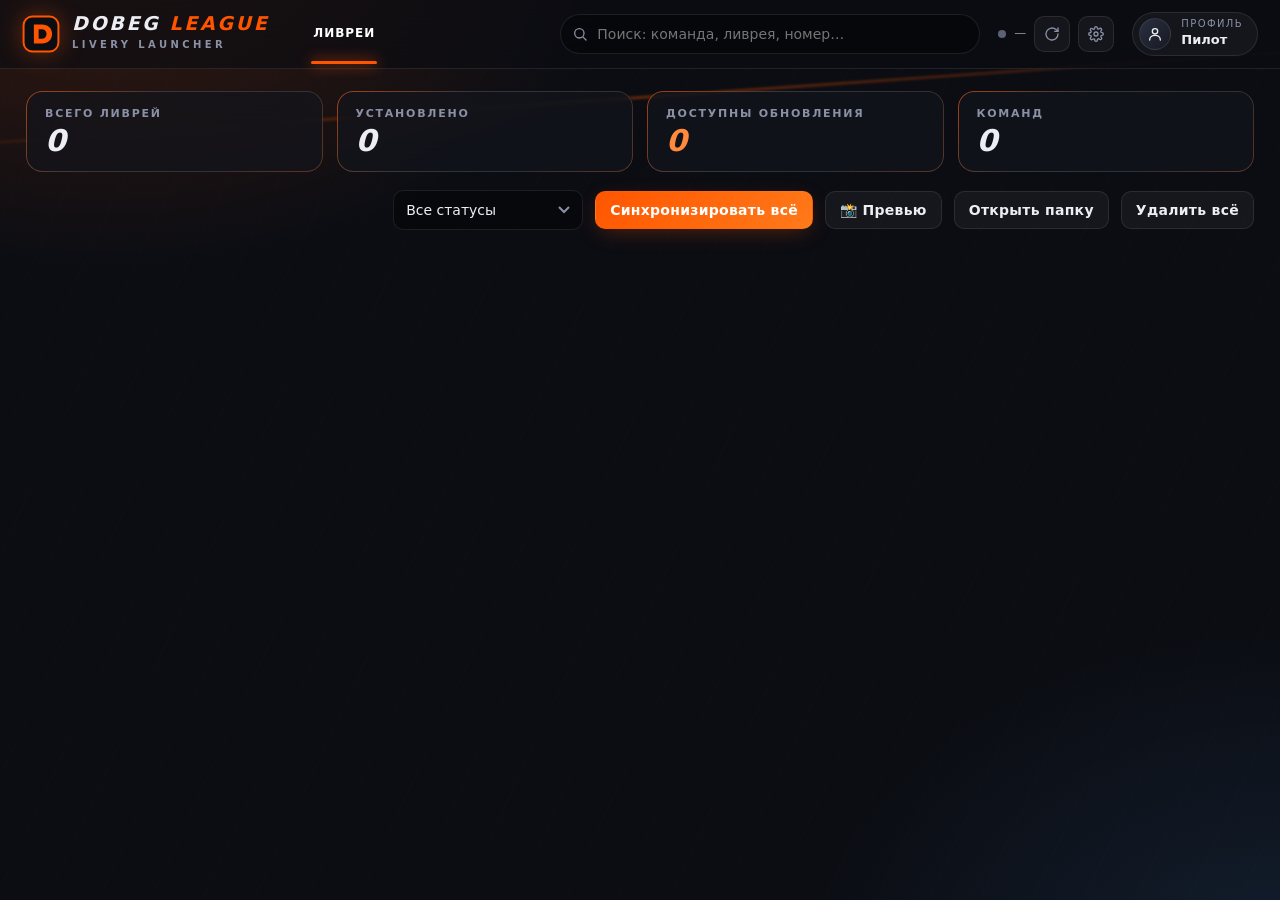
==== src/index.html @ a4e63445 "DOBEG League livery launcher: Tauri v2 + Three.js showroom + admin panel Co-Authored-By: Claude Sonn" ====
<!doctype html>
<html lang="ru">
<head>
<meta charset="utf-8">
<meta name="viewport" content="width=device-width, initial-scale=1">
<title>DOBEG LEAGUE — Livery Launcher</title>
<style>
:root{
  --bg:#0b0d13; --bg2:#10131b; --panel:rgba(255,255,255,.045); --panel-hi:rgba(255,255,255,.075);
  --stroke:rgba(255,255,255,.09); --text:#eceef4; --muted:#8a91a6; --dim:#5b6276;
  --acc:#ff5500; --acc2:#ff8a3d; --acc-glow:rgba(255,85,0,.35);
  --ok:#2fd18b; --warn:#ffb020; --bad:#ff4d5e; --info:#4ea1ff;
  --r:16px; --font:"Bahnschrift","Segoe UI Variable","Segoe UI",system-ui,sans-serif;
  --ease:cubic-bezier(.2,.8,.2,1);
}
*{box-sizing:border-box;margin:0}
html,body{height:100%}
body{background:var(--bg);color:var(--text);font:14px/1.45 var(--font);overflow:hidden;user-select:none;-webkit-user-select:none}
input,select,button,textarea{font:inherit;color:inherit}
input,textarea{user-select:text;-webkit-user-select:text}
::selection{background:var(--acc);color:#fff}
::-webkit-scrollbar{width:10px;height:10px}
::-webkit-scrollbar-thumb{background:rgba(255,255,255,.12);border-radius:8px;border:2px solid transparent;background-clip:padding-box}
::-webkit-scrollbar-thumb:hover{background:var(--acc);background-clip:padding-box;border:2px solid transparent}
[hidden]{display:none!important}

/* ───── фон ───── */
.bg{position:fixed;inset:0;z-index:-1;overflow:hidden;
  background:radial-gradient(900px 600px at 8% -10%,rgba(255,85,0,.20),transparent 60%),
             radial-gradient(800px 600px at 100% 110%,rgba(78,161,255,.12),transparent 60%),var(--bg)}
.bg::before{content:"";position:absolute;inset:0;opacity:.5;
  background:repeating-linear-gradient(115deg,transparent 0 46px,rgba(255,255,255,.018) 46px 47px)}
.bg::after{content:"";position:absolute;width:140%;height:3px;left:-20%;top:96px;transform:rotate(-4deg);
  background:linear-gradient(90deg,transparent,var(--acc),transparent);opacity:.35;filter:blur(1px);animation:sweep 9s linear infinite}
@keyframes sweep{0%{transform:translateX(-30%) rotate(-4deg)}100%{transform:translateX(30%) rotate(-4deg)}}

/* ───── общие элементы ───── */
.glass{position:relative;background:rgba(18,21,29,.72);backdrop-filter:blur(18px) saturate(140%);-webkit-backdrop-filter:blur(18px) saturate(140%);
  border:1px solid var(--stroke);border-radius:var(--r)}
.glass::before{content:"";position:absolute;inset:-1px;border-radius:inherit;padding:1px;pointer-events:none;
  background:linear-gradient(135deg,rgba(255,85,0,.6),rgba(255,255,255,.07) 35%,rgba(255,255,255,.04) 70%,rgba(255,85,0,.28));
  -webkit-mask:linear-gradient(#000 0 0) content-box,linear-gradient(#000 0 0);-webkit-mask-composite:xor;mask-composite:exclude}
.btn{display:inline-flex;align-items:center;gap:8px;justify-content:center;cursor:pointer;border:1px solid var(--stroke);
  background:var(--panel);padding:8px 14px;border-radius:10px;font-weight:600;letter-spacing:.02em;white-space:nowrap;
  transition:transform .18s var(--ease),background .18s,border-color .18s,box-shadow .18s}
.btn:hover{background:var(--panel-hi);border-color:rgba(255,255,255,.2);transform:translateY(-1px)}
.btn:active{transform:translateY(0) scale(.98)}
.btn:disabled,.btn.disabled{opacity:.4;pointer-events:none}
.btn.primary{background:linear-gradient(135deg,var(--acc),#ff7a1a);border-color:transparent;color:#fff;box-shadow:0 6px 22px -6px var(--acc-glow)}
.btn.primary:hover{box-shadow:0 8px 28px -4px var(--acc-glow);filter:brightness(1.08)}
.btn.danger:hover{background:rgba(255,77,94,.15);border-color:var(--bad);color:#ff8d99}
.btn.sm{padding:5px 10px;font-size:12px;border-radius:8px}
.btn.icon{padding:8px;width:36px;height:36px}
.btn svg,.ico{width:16px;height:16px;flex:none;stroke:currentColor;fill:none;stroke-width:2;stroke-linecap:round;stroke-linejoin:round}
.input{width:100%;background:rgba(0,0,0,.35);border:1px solid var(--stroke);border-radius:10px;padding:9px 12px;outline:none;transition:border-color .2s,box-shadow .2s}
.input:focus{border-color:var(--acc);box-shadow:0 0 0 3px rgba(255,85,0,.18)}
select.input{appearance:none;background-image:url("data:image/svg+xml,%3Csvg xmlns='http://www.w3.org/2000/svg' width='12' height='8'%3E%3Cpath d='M1 1l5 5 5-5' stroke='%238a91a6' stroke-width='2' fill='none'/%3E%3C/svg%3E");background-repeat:no-repeat;background-position:right 12px center;padding-right:32px}
select option{background:#14171f}
label.f{display:block;font-size:11px;font-weight:700;letter-spacing:.12em;text-transform:uppercase;color:var(--muted);margin:0 0 6px}
.h-eyebrow{font-size:11px;font-weight:700;letter-spacing:.2em;text-transform:uppercase;color:var(--acc)}
.muted{color:var(--muted)} .tiny{font-size:12px}
.spin{width:16px;height:16px;border-radius:50%;border:2px solid rgba(255,255,255,.2);border-top-color:var(--acc);animation:rot .7s linear infinite;display:inline-block}
@keyframes rot{to{transform:rotate(360deg)}}

/* ───── верхняя панель ───── */
#app{height:100%;display:flex;flex-direction:column}
.topbar{display:flex;align-items:center;gap:18px;padding:12px 22px;border-bottom:1px solid var(--stroke);
  background:rgba(11,13,19,.65);backdrop-filter:blur(20px);-webkit-backdrop-filter:blur(20px);position:relative;z-index:5}
.brand{display:flex;align-items:center;gap:12px;flex:none}
.brand svg{width:38px;height:38px;filter:drop-shadow(0 0 12px var(--acc-glow))}
.brand b{display:block;font-size:19px;letter-spacing:.14em;font-weight:800;font-style:italic;line-height:1}
.brand b i{color:var(--acc);font-style:inherit}
.brand small{font-size:10px;letter-spacing:.34em;color:var(--muted);font-weight:600}
.tabs{display:flex;gap:4px;margin-left:10px}
.tab{padding:8px 16px;border-radius:10px;cursor:pointer;color:var(--muted);font-weight:700;letter-spacing:.08em;text-transform:uppercase;font-size:12px;border:0;background:none;position:relative;transition:color .2s}
.tab:hover{color:var(--text)}
.tab.on{color:#fff}
.tab.on::after{content:"";position:absolute;left:14px;right:14px;bottom:-13px;height:3px;border-radius:3px;background:var(--acc);box-shadow:0 0 14px var(--acc)}
.search{position:relative;flex:1;max-width:420px;margin-left:auto}
.search svg{position:absolute;left:12px;top:50%;transform:translateY(-50%);color:var(--muted)}
.search input{padding-left:36px;border-radius:999px}
.syncbox{flex:none;white-space:nowrap;display:flex;align-items:center;gap:8px;font-size:12px;color:var(--muted)}
.dot{width:8px;height:8px;border-radius:50%;background:var(--dim)}
.dot.ok{background:var(--ok);box-shadow:0 0 0 0 rgba(47,209,139,.6);animation:pulse 2.4s infinite}
.dot.busy{background:var(--acc)} .dot.bad{background:var(--bad)}
@keyframes pulse{70%{box-shadow:0 0 0 7px rgba(47,209,139,0)}100%{box-shadow:0 0 0 0 rgba(47,209,139,0)}}
.profile{flex:none;white-space:nowrap;display:flex;align-items:center;gap:10px;padding:5px 14px 5px 6px;border-radius:999px;cursor:pointer;border:1px solid var(--stroke);background:var(--panel);transition:.2s}
.profile:hover{border-color:var(--acc);box-shadow:0 0 0 3px rgba(255,85,0,.15)}
.avatar{width:32px;height:32px;border-radius:50%;display:grid;place-items:center;background:linear-gradient(135deg,#2a2f3f,#171a24);border:1px solid var(--stroke)}
.profile.admin .avatar{background:linear-gradient(135deg,var(--acc),#ff7a1a);border-color:transparent;box-shadow:0 0 14px var(--acc-glow)}
.profile small{display:block;font-size:10px;color:var(--muted);letter-spacing:.14em;text-transform:uppercase;line-height:1.1}
.profile b{font-size:13px;line-height:1.1}

/* ───── библиотека ───── */
main{flex:1;min-height:0;position:relative}
.view{position:absolute;inset:0;overflow-y:auto;padding:22px 26px 40px;animation:viewIn .45s var(--ease)}
@keyframes viewIn{from{opacity:0;transform:translateY(10px)}}
.stats{display:grid;grid-template-columns:repeat(4,1fr);gap:14px;margin-bottom:18px}
.stat{padding:14px 18px;display:flex;flex-direction:column;gap:2px}
.stat span{font-size:11px;letter-spacing:.16em;text-transform:uppercase;color:var(--muted);font-weight:700}
.stat b{font-size:30px;font-weight:800;font-style:italic;letter-spacing:.02em;line-height:1.1}
.stat.hot b{color:var(--acc2)}
.toolbar{display:flex;gap:12px;align-items:center;flex-wrap:wrap;margin-bottom:16px}
.chips{display:flex;gap:8px;flex-wrap:wrap;flex:1;min-width:260px}
.chip{padding:6px 14px;border-radius:999px;border:1px solid var(--stroke);background:var(--panel);cursor:pointer;font-size:12px;font-weight:700;letter-spacing:.05em;transition:.2s;display:flex;gap:8px;align-items:center}
.chip em{font-style:normal;color:var(--muted);font-weight:600}
.chip:hover{border-color:rgba(255,255,255,.25)}
.chip.on{background:linear-gradient(135deg,var(--acc),#ff7a1a);border-color:transparent;color:#fff;box-shadow:0 4px 16px -4px var(--acc-glow)}
.chip.on em{color:rgba(255,255,255,.8)}
.grid{display:grid;grid-template-columns:repeat(auto-fill,minmax(285px,1fr));gap:18px;perspective:1200px}

.card{position:relative;border-radius:var(--r);overflow:hidden;transform-style:preserve-3d;
  background:linear-gradient(var(--bg2),var(--bg2)) padding-box,linear-gradient(135deg,rgba(255,255,255,.12),rgba(255,255,255,.04)) border-box;border:1px solid transparent;
  transform:perspective(900px) rotateX(var(--rx,0deg)) rotateY(var(--ry,0deg)) translateY(var(--ty,0px));
  transition:transform .25s var(--ease),box-shadow .3s;
  opacity:0;animation:cardIn .55s var(--ease) forwards;animation-delay:calc(min(var(--i,0),24) * 38ms)}
.card.noanim{animation:none;opacity:1}
@keyframes cardIn{from{opacity:0;transform:translateY(22px) scale(.96)}to{opacity:1}}
.card:hover{--ty:-4px;box-shadow:0 22px 50px -16px rgba(0,0,0,.8),0 0 0 1px rgba(255,85,0,.55),0 0 34px -6px var(--acc-glow)}
.card::after{content:"";position:absolute;inset:0;pointer-events:none;border-radius:inherit;opacity:0;transition:opacity .3s;
  background:radial-gradient(260px circle at var(--mx,50%) var(--my,0%),rgba(255,255,255,.12),transparent 60%)}
.card:hover::after{opacity:1}
.thumb{position:relative;aspect-ratio:16/9;background:radial-gradient(circle at 50% 120%,rgba(255,85,0,.28),transparent 60%),linear-gradient(160deg,#1a1e2a,#0e1017);display:grid;place-items:center;cursor:pointer;overflow:hidden}
.thumb img{width:100%;height:100%;object-fit:cover;transition:transform .5s var(--ease)}
.card:hover .thumb img{transform:scale(1.06)}
.thumb .ph{display:flex;flex-direction:column;align-items:center;gap:8px;color:var(--dim);font-size:11px;letter-spacing:.14em;text-transform:uppercase;font-weight:700}
.thumb .ph svg{width:84px;height:auto;stroke:var(--dim);fill:none;stroke-width:1.6}
.thumb .view3d{position:absolute;inset:auto 10px 10px auto;opacity:0;transform:translateY(6px);transition:.25s var(--ease)}
.card:hover .view3d{opacity:1;transform:none}
.num{position:absolute;left:10px;top:10px;font-style:italic;font-weight:800;font-size:20px;letter-spacing:.03em;padding:1px 12px 1px 10px;
  background:rgba(0,0,0,.6);backdrop-filter:blur(6px);border-left:3px solid var(--acc);clip-path:polygon(0 0,100% 0,calc(100% - 8px) 100%,0 100%)}
.pill{position:absolute;right:10px;top:10px;font-size:10px;font-weight:800;letter-spacing:.14em;text-transform:uppercase;padding:4px 10px;border-radius:999px;backdrop-filter:blur(6px)}
.pill.ok{background:rgba(47,209,139,.16);color:var(--ok);border:1px solid rgba(47,209,139,.4)}
.pill.update{background:rgba(255,176,32,.16);color:var(--warn);border:1px solid rgba(255,176,32,.45);animation:glowWarn 2s infinite}
.pill.new{background:rgba(255,255,255,.08);color:var(--muted);border:1px solid var(--stroke)}
@keyframes glowWarn{50%{box-shadow:0 0 14px rgba(255,176,32,.5)}}
.cbody{padding:12px 14px 14px;display:flex;flex-direction:column;gap:10px}
.cbody h3{font-size:16px;font-weight:800;letter-spacing:.02em;white-space:nowrap;overflow:hidden;text-overflow:ellipsis}
.cmeta{display:flex;justify-content:space-between;gap:8px;font-size:12px;color:var(--muted)}
.cmeta span{white-space:nowrap;overflow:hidden;text-overflow:ellipsis}
.cmeta .team{color:var(--acc2);font-weight:700;text-transform:uppercase;letter-spacing:.06em}
.cact{display:flex;gap:8px}
.cact .btn{flex:1}
.cprog{position:absolute;left:0;right:0;bottom:0;height:3px;background:rgba(255,255,255,.06);opacity:0;transition:opacity .2s}
.card.busy .cprog{opacity:1}
.cprog i{display:block;height:100%;width:0;background:linear-gradient(90deg,var(--acc),var(--acc2));box-shadow:0 0 12px var(--acc);transition:width .25s}
.card.busy .btn{pointer-events:none;opacity:.55}
.skel{border-radius:var(--r);height:300px;background:linear-gradient(100deg,rgba(255,255,255,.03) 30%,rgba(255,255,255,.09) 50%,rgba(255,255,255,.03) 70%);background-size:300% 100%;animation:shim 1.4s linear infinite;border:1px solid var(--stroke)}
@keyframes shim{to{background-position:-300% 0}}
.empty{grid-column:1/-1;text-align:center;padding:70px 20px;color:var(--muted)}
.empty b{display:block;font-size:20px;color:var(--text);margin-bottom:6px}

/* ───── модальные окна ───── */
.overlay{position:fixed;inset:0;z-index:50;display:grid;place-items:center;background:rgba(5,6,10,.62);backdrop-filter:blur(8px);-webkit-backdrop-filter:blur(8px);
  opacity:0;pointer-events:none;transition:opacity .25s}
.overlay.open{opacity:1;pointer-events:auto}
.modal{width:min(480px,92vw);padding:26px;transform:translateY(18px) scale(.96);transition:transform .35s var(--ease);background-color:#12151d}
.overlay.open .modal{transform:none}
.modal h2{font-size:22px;font-weight:800;font-style:italic;letter-spacing:.04em;margin-bottom:4px}
.modal .row{margin-top:16px}
.modal .acts{display:flex;gap:10px;justify-content:flex-end;margin-top:22px}
.shake{animation:shake .4s}
@keyframes shake{20%,60%{transform:translateX(-8px)}40%,80%{transform:translateX(8px)}}
.switch{display:flex;align-items:center;justify-content:space-between;gap:12px;padding:10px 0;border-bottom:1px solid var(--stroke);cursor:pointer}
.switch:last-child{border:0}
.switch input{display:none}
.switch i{width:40px;height:22px;border-radius:99px;background:rgba(255,255,255,.12);position:relative;transition:.2s;flex:none}
.switch i::after{content:"";position:absolute;left:3px;top:3px;width:16px;height:16px;border-radius:50%;background:#fff;transition:.25s var(--ease)}
.switch input:checked+i{background:var(--acc)}
.switch input:checked+i::after{transform:translateX(18px)}

/* ───── 3D-шоурум ───── */
#m-show .stage{position:fixed;inset:24px;display:grid;grid-template-columns:1fr 310px;gap:16px;transform:scale(.97);transition:transform .35s var(--ease)}
#m-show.open .stage{transform:none}
.viewport{position:relative;border-radius:var(--r);overflow:hidden;background:radial-gradient(ellipse at 50% 100%,#2b1a12 0%,#12151d 55%,#0b0d13 100%);border:1px solid var(--stroke)}
.viewport canvas{position:absolute;inset:0;width:100%;height:100%;display:block;cursor:grab}
.viewport canvas:active{cursor:grabbing}
.vp-top{position:absolute;left:18px;top:14px;right:18px;display:flex;justify-content:space-between;align-items:flex-start;pointer-events:none}
.vp-top h2{font-size:24px;font-weight:800;font-style:italic;letter-spacing:.03em;text-shadow:0 2px 12px #000}
.vp-top .btn{pointer-events:auto}
.vp-hint{position:absolute;left:0;right:0;bottom:12px;text-align:center;font-size:11px;letter-spacing:.2em;text-transform:uppercase;color:var(--dim)}
.loader{position:absolute;inset:0;display:grid;place-items:center;background:rgba(11,13,19,.7);backdrop-filter:blur(4px);z-index:2;transition:opacity .3s}
.loader[hidden]{display:grid!important;opacity:0;pointer-events:none}
.loader div{text-align:center;width:240px}
.loader .bar{height:4px;border-radius:4px;background:rgba(255,255,255,.1);margin-top:12px;overflow:hidden}
.loader .bar i{display:block;height:100%;width:0;background:linear-gradient(90deg,var(--acc),var(--acc2));transition:width .2s}
.side{padding:18px;display:flex;flex-direction:column;gap:14px;overflow-y:auto;background-color:#12151d}
.side .tools{display:grid;grid-template-columns:1fr 1fr;gap:8px}
.color{display:flex;gap:10px;align-items:center}
.color input[type=color]{width:42px;height:34px;border:1px solid var(--stroke);border-radius:8px;background:none;padding:2px;cursor:pointer}
.note{font-size:12px;color:var(--muted);line-height:1.5}

/* ───── админ-панель ───── */
.admin-wrap{max-width:1100px;margin:0 auto;display:flex;flex-direction:column;gap:18px}
.panel{padding:22px}
.panel h3{font-size:16px;font-weight:800;letter-spacing:.06em;text-transform:uppercase;margin-bottom:14px;display:flex;align-items:center;gap:10px}
.panel h3 .n{display:grid;place-items:center;width:26px;height:26px;border-radius:8px;background:var(--acc);font-size:13px;font-style:italic}
.two{display:grid;grid-template-columns:1fr 1fr;gap:14px}
.drop{border:2px dashed rgba(255,255,255,.16);border-radius:14px;padding:34px 20px;text-align:center;cursor:pointer;transition:.25s var(--ease);background:rgba(0,0,0,.2)}
.drop:hover,.drop.over{border-color:var(--acc);background:rgba(255,85,0,.07);transform:scale(1.005)}
.drop svg{width:44px;height:44px;color:var(--acc);margin-bottom:8px;stroke:currentColor;fill:none;stroke-width:1.6}
.drop b{display:block;font-size:17px}
.items{display:flex;flex-direction:column;gap:12px;margin-top:16px}
.item{padding:16px;border-radius:14px;background:rgba(0,0,0,.28);border:1px solid var(--stroke);animation:viewIn .35s var(--ease)}
.item.bad{border-color:rgba(255,77,94,.4)}
.item header{display:flex;align-items:center;gap:12px;margin-bottom:10px}
.item header h4{font-size:16px;font-weight:800;flex:1}
.checks{list-style:none;padding:0;display:flex;flex-direction:column;gap:6px;margin:0}
.checks li{display:flex;gap:10px;align-items:flex-start;font-size:13px;padding:6px 10px;border-radius:8px;background:rgba(255,255,255,.03)}
.checks li::before{content:"";flex:none;width:18px;height:18px;border-radius:50%;margin-top:1px;background-position:center;background-repeat:no-repeat;background-size:11px}
.checks li.ok::before{background-color:rgba(47,209,139,.2);background-image:url("data:image/svg+xml,%3Csvg xmlns='http://www.w3.org/2000/svg' viewBox='0 0 12 12'%3E%3Cpath d='M2 6.5l3 3 5-6' stroke='%232fd18b' stroke-width='2' fill='none'/%3E%3C/svg%3E")}
.checks li.bad::before{background-color:rgba(255,77,94,.2);background-image:url("data:image/svg+xml,%3Csvg xmlns='http://www.w3.org/2000/svg' viewBox='0 0 12 12'%3E%3Cpath d='M3 3l6 6M9 3l-6 6' stroke='%23ff4d5e' stroke-width='2' fill='none'/%3E%3C/svg%3E")}
.checks li.warn::before{background-color:rgba(255,176,32,.2);background-image:url("data:image/svg+xml,%3Csvg xmlns='http://www.w3.org/2000/svg' viewBox='0 0 12 12'%3E%3Cpath d='M6 2v5M6 9.5v.5' stroke='%23ffb020' stroke-width='2' fill='none'/%3E%3C/svg%3E")}
.checks li.info::before{background-color:rgba(78,161,255,.2);background-image:url("data:image/svg+xml,%3Csvg xmlns='http://www.w3.org/2000/svg' viewBox='0 0 12 12'%3E%3Cpath d='M6 5.5v4M6 2.5v.5' stroke='%234ea1ff' stroke-width='2' fill='none'/%3E%3C/svg%3E")}
.checks .grow{flex:1;display:flex;gap:10px;align-items:center;flex-wrap:wrap}
.checks .input{width:auto;padding:4px 8px;font-size:12px}
.progress{height:8px;border-radius:8px;background:rgba(255,255,255,.08);overflow:hidden;margin-top:14px}
.progress i{display:block;height:100%;width:0;border-radius:8px;transition:width .3s var(--ease);
  background:repeating-linear-gradient(115deg,var(--acc) 0 12px,var(--acc2) 12px 24px);background-size:34px 100%;animation:stripes 1s linear infinite}
@keyframes stripes{to{background-position:34px 0}}
table.t{width:100%;border-collapse:collapse;font-size:13px}
table.t td,table.t th{padding:8px 10px;text-align:left;border-bottom:1px solid var(--stroke)}
table.t th{font-size:11px;letter-spacing:.12em;text-transform:uppercase;color:var(--muted)}
table.t td:last-child{text-align:right}

/* ───── тосты ───── */
#toasts{position:fixed;right:20px;bottom:20px;z-index:100;display:flex;flex-direction:column;gap:10px;align-items:flex-end;pointer-events:none}
.toast{pointer-events:auto;min-width:260px;max-width:380px;padding:12px 16px;border-radius:12px;background:rgba(18,21,29,.94);backdrop-filter:blur(16px);
  border:1px solid var(--stroke);border-left:4px solid var(--info);box-shadow:0 14px 40px -10px #000;animation:toastIn .45s var(--ease)}
.toast.ok{border-left-color:var(--ok)} .toast.bad{border-left-color:var(--bad)} .toast.warn{border-left-color:var(--warn)}
.toast b{display:block;font-size:13px;letter-spacing:.04em}
.toast span{font-size:12px;color:var(--muted)}
.toast .bar{height:3px;background:rgba(255,255,255,.1);border-radius:3px;margin-top:8px;overflow:hidden}
.toast .bar i{display:block;height:100%;width:0;background:var(--acc);transition:width .25s}
.toast.out{animation:toastOut .3s forwards}
@keyframes toastIn{from{opacity:0;transform:translateX(40px) scale(.95)}}
@keyframes toastOut{to{opacity:0;transform:translateX(40px) scale(.95)}}

@media (max-width:1180px){.stats{grid-template-columns:repeat(2,1fr)}.search{max-width:220px}#m-show .stage{grid-template-columns:1fr}.side{display:none}}
@media (prefers-reduced-motion:reduce){*{animation-duration:.01ms!important;transition-duration:.01ms!important}}
</style>
</head>
<body>
<div class="bg"></div>
<div id="app">
  <header class="topbar">
    <div class="brand">
      <svg viewBox="0 0 48 48"><rect x="2" y="2" width="44" height="44" rx="11" fill="#0b0d13" stroke="#ff5500" stroke-width="2.5"/><path d="M15 12h10c8 0 13 5 13 12s-5 12-13 12H15z" fill="#ff5500"/><path d="M21 18h4c3.5 0 6 2.5 6 6s-2.5 6-6 6h-4z" fill="#0b0d13"/></svg>
      <div><b>DOBEG <i>LEAGUE</i></b><small>LIVERY LAUNCHER</small></div>
    </div>
    <nav class="tabs">
      <button class="tab on" data-view="library">Ливреи</button>
      <button class="tab" data-view="admin" id="tab-admin" hidden>Админ-панель</button>
    </nav>
    <div class="search">
      <svg class="ico" viewBox="0 0 24 24"><circle cx="11" cy="11" r="7"/><path d="M21 21l-4.3-4.3"/></svg>
      <input id="q" class="input" placeholder="Поиск: команда, ливрея, номер…" autocomplete="off" spellcheck="false">
    </div>
    <div class="syncbox"><span class="dot" id="syncDot"></span><span id="syncText">—</span>
      <button class="btn icon" id="btnSync" title="Синхронизировать"><svg viewBox="0 0 24 24"><path d="M21 12a9 9 0 1 1-3-6.7L21 8"/><path d="M21 3v5h-5"/></svg></button>
      <button class="btn icon" id="btnSettings" title="Настройки"><svg viewBox="0 0 24 24"><circle cx="12" cy="12" r="3"/><path d="M19.4 15a1.7 1.7 0 0 0 .3 1.8l.1.1a2 2 0 1 1-2.8 2.8l-.1-.1a1.7 1.7 0 0 0-1.8-.3 1.7 1.7 0 0 0-1 1.5V21a2 2 0 1 1-4 0v-.1a1.7 1.7 0 0 0-1.1-1.5 1.7 1.7 0 0 0-1.8.3l-.1.1a2 2 0 1 1-2.8-2.8l.1-.1a1.7 1.7 0 0 0 .3-1.8 1.7 1.7 0 0 0-1.5-1H3a2 2 0 1 1 0-4h.1a1.7 1.7 0 0 0 1.5-1.1 1.7 1.7 0 0 0-.3-1.8l-.1-.1a2 2 0 1 1 2.8-2.8l.1.1a1.7 1.7 0 0 0 1.8.3H9a1.7 1.7 0 0 0 1-1.5V3a2 2 0 1 1 4 0v.1a1.7 1.7 0 0 0 1 1.5 1.7 1.7 0 0 0 1.8-.3l.1-.1a2 2 0 1 1 2.8 2.8l-.1.1a1.7 1.7 0 0 0-.3 1.8V9a1.7 1.7 0 0 0 1.5 1H21a2 2 0 1 1 0 4h-.1a1.7 1.7 0 0 0-1.5 1z"/></svg></button>
    </div>
    <div class="profile" id="profile" title="Профиль">
      <div class="avatar"><svg class="ico" viewBox="0 0 24 24"><circle cx="12" cy="8" r="4"/><path d="M4 21c0-4.4 3.6-7 8-7s8 2.6 8 7"/></svg></div>
      <div><small>Профиль</small><b id="roleName">Пилот</b></div>
    </div>
  </header>

  <main>
    <!-- ───── Библиотека ───── -->
    <section class="view" id="view-library">
      <div class="stats">
        <div class="glass stat"><span>Всего ливрей</span><b id="stTotal">0</b></div>
        <div class="glass stat"><span>Установлено</span><b id="stInst">0</b></div>
        <div class="glass stat hot"><span>Доступны обновления</span><b id="stUpd">0</b></div>
        <div class="glass stat"><span>Команд</span><b id="stTeams">0</b></div>
      </div>
      <div class="toolbar">
        <div class="chips" id="chips"></div>
        <select class="input" id="statusFilter" style="width:190px">
          <option value="all">Все статусы</option><option value="installed">Установленные</option>
          <option value="update">Есть обновление</option><option value="new">Не установлены</option>
        </select>
        <button class="btn" id="btnTeamDl" hidden></button>
        <button class="btn primary" id="btnSyncAll">Синхронизировать всё</button>
        <button class="btn" id="btnPrevAll" title="Сгенерировать 3D-превью для всех карточек">📸 Превью</button>
        <button class="btn" id="btnOpen">Открыть папку</button>
        <button class="btn danger" id="btnRemoveAll">Удалить всё</button>
      </div>
      <div class="grid" id="grid"></div>
    </section>

    <!-- ───── Админ-панель ───── -->
    <section class="view" id="view-admin" hidden>
      <div class="admin-wrap">
        <div class="glass panel">
          <h3><span class="n">1</span> GitHub Personal Access Token</h3>
          <div class="two">
            <div>
              <label class="f">Токен (fine-grained: Contents → Read and write)</label>
              <input id="tokenInput" class="input" type="password" placeholder="github_pat_…" autocomplete="off" spellcheck="false">
            </div>
            <div style="display:flex;align-items:flex-end;gap:10px">
              <button class="btn" id="btnTokenSave">Сохранить и проверить</button>
              <span class="tiny muted" id="tokenState"></span>
            </div>
          </div>
        </div>

        <div class="glass panel">
          <h3><span class="n">2</span> Папка со скином</h3>
          <div class="drop" id="drop">
            <svg viewBox="0 0 24 24"><path d="M3 7a2 2 0 0 1 2-2h4l2 2h8a2 2 0 0 1 2 2v8a2 2 0 0 1-2 2H5a2 2 0 0 1-2-2z"/></svg>
            <b>Перетащите папку со скином сюда или нажмите, чтобы выбрать</b>
            <span class="muted tiny">Можно бросить целую папку Customs — лаунчер сам найдёт все скины и их конфиги из Cars</span>
          </div>
          <input type="file" id="dirInput" webkitdirectory directory multiple hidden>
          <div class="two" style="margin-top:14px">
            <div><label class="f">Команда (папка в репозитории)</label>
              <input id="teamInput" class="input" list="teamList" placeholder="например, Dobeg Racing" autocomplete="off"><datalist id="teamList"></datalist></div>
            <div><label class="f">Репозиторий</label><input class="input" value="kirillkoltun0-ops/dobeg-liveries" disabled></div>
          </div>
          <div class="items" id="items"></div>
          <div style="display:flex;align-items:center;gap:14px;margin-top:16px">
            <button class="btn primary" id="btnPublish" disabled>Опубликовать на GitHub</button>
            <span class="muted tiny" id="publishInfo"></span>
          </div>
          <div class="progress" id="pubBar" hidden><i></i></div>
          <div class="tiny muted" id="pubStep" style="margin-top:8px"></div>
        </div>

        <div class="glass panel">
          <h3><span class="n">3</span> Ливреи в репозитории</h3>
          <table class="t"><thead><tr><th>Команда</th><th>Ливрея</th><th>Файлы</th><th></th></tr></thead><tbody id="repoRows"></tbody></table>
        </div>
      </div>
    </section>
  </main>
</div>

<!-- ───── Модалки ───── -->
<div class="overlay" id="m-login">
  <form class="glass modal" id="loginForm" autocomplete="off">
    <div class="h-eyebrow">Доступ</div>
    <h2 id="loginTitle">Вход для администратора</h2>
    <p class="muted tiny" id="loginSub">Введите пароль лиги, чтобы открыть админ-панель.</p>
    <div class="row"><label class="f">Пароль</label><input id="loginPass" class="input" type="password" placeholder="••••••••"></div>
    <div class="acts"><button type="button" class="btn" data-close>Отмена</button><button type="submit" class="btn primary">Войти</button></div>
  </form>
</div>

<div class="overlay" id="m-confirm">
  <div class="glass modal">
    <div class="h-eyebrow" id="cfEyebrow">Подтверждение</div>
    <h2 id="cfTitle"></h2>
    <p class="muted" id="cfText" style="margin-top:6px"></p>
    <div class="acts"><button class="btn" id="cfNo">Отмена</button><button class="btn danger primary" id="cfYes">Подтвердить</button></div>
  </div>
</div>

<div class="overlay" id="m-settings">
  <div class="glass modal" style="width:min(560px,92vw)">
    <div class="h-eyebrow">Конфигурация</div>
    <h2>Настройки</h2>
    <div class="row"><label class="f">Папка Customs (Assetto Corsa Competizione)</label>
      <div style="display:flex;gap:8px"><input id="pathInput" class="input" spellcheck="false"><button class="btn" id="btnBrowse">Обзор…</button></div>
      <div class="tiny muted" style="margin-top:6px">По умолчанию: «Документы\Assetto Corsa Competizione\Customs» (учитывает OneDrive).</div>
    </div>
    <div class="row">
      <label class="switch"><span>Автоматически обновлять установленные ливреи<br><small class="muted">при старте и каждые 10 минут</small></span><input type="checkbox" id="optAutoUpd"><i></i></label>
      <label class="switch"><span>Автоматически ставить новые ливреи<br><small class="muted">все новые скины из репозитория</small></span><input type="checkbox" id="optAutoNew"><i></i></label>
    </div>
    <div class="acts"><button class="btn" id="btnPathReset">Сбросить путь</button><button class="btn primary" id="btnSettingsSave">Сохранить</button></div>
  </div>
</div>

<div class="overlay" id="m-show">
  <div class="stage">
    <div class="viewport">
      <canvas id="glcanvas"></canvas>
      <div class="vp-top"><div><div class="h-eyebrow" id="shTeam"></div><h2 id="shTitle"></h2></div><button class="btn" data-close>✕ Закрыть</button></div>
      <div class="vp-hint">Вращение — ЛКМ · Масштаб — колесо</div>
      <div class="loader" id="shLoader" hidden><div><div class="spin" style="width:30px;height:30px"></div><p id="shLoadTxt" class="muted tiny" style="margin-top:12px">Загрузка…</p><div class="bar"><i id="shLoadBar"></i></div></div></div>
    </div>
    <aside class="glass side">
      <div><label class="f">Кузов (3D-модель)</label><select id="shModel" class="input"></select>
        <div class="note" id="shModelNote" style="margin-top:6px"></div></div>
      <div><label class="f">Цвет подложки</label>
        <div class="color"><input type="color" id="shBase" value="#1c1f29"><span class="note">Фон под decals — как «база» в игре</span></div></div>
      <div class="tools">
        <button class="btn" id="shFlip">↕ Отразить UV</button>
        <button class="btn" id="shRotate">⟳ Автовращение</button>
      </div>
      <button class="btn primary" id="shShot">📸 Сделать превью</button>
      <div style="flex:1"></div>
      <div class="note" id="shInfo"></div>
      <button class="btn primary" id="shInstall">Установить</button>
    </aside>
  </div>
</div>

<div id="toasts"></div>
<script type="module" src="js/main.js"></script>
</body>
</html>
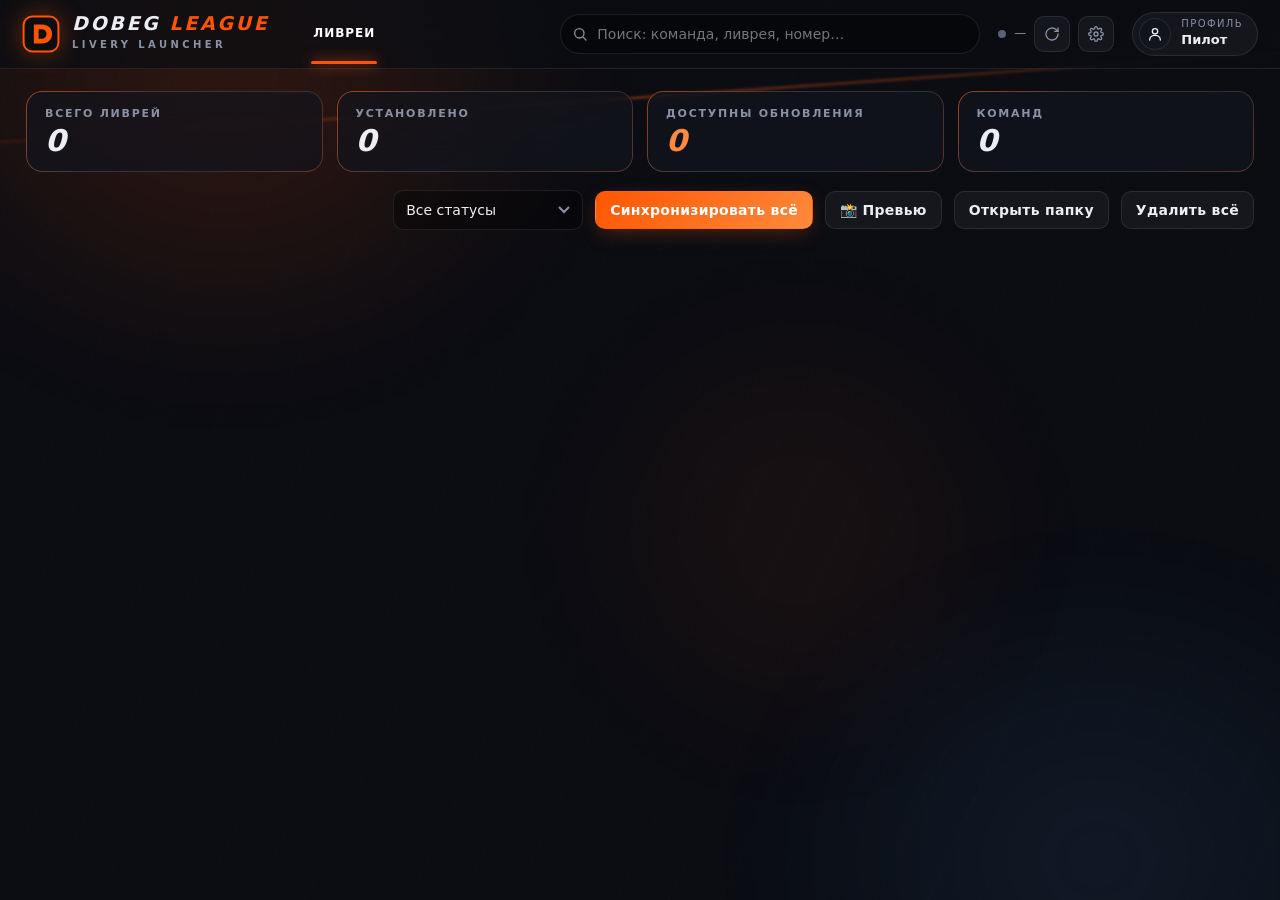
==== commit 8c8cbdec: "v1.1: настраиваемое автообновление, авто-админка с превью, 10 тем, расширенные настройки Co-Authored" ====
--- a/src/index.html
+++ b/src/index.html
@@ -5,14 +5,52 @@
 <meta name="viewport" content="width=device-width, initial-scale=1">
 <title>DOBEG LEAGUE — Livery Launcher</title>
 <style>
+
+@property --bg{syntax:'<color>';inherits:true;initial-value:#0b0d13}
+@property --bg2{syntax:'<color>';inherits:true;initial-value:#10131b}
+@property --card{syntax:'<color>';inherits:true;initial-value:#12151d}
+@property --acc{syntax:'<color>';inherits:true;initial-value:#ff5500}
+@property --acc2{syntax:'<color>';inherits:true;initial-value:#ff8a3d}
+@property --text{syntax:'<color>';inherits:true;initial-value:#eceef4}
+@property --muted{syntax:'<color>';inherits:true;initial-value:#8a91a6}
+@property --dim{syntax:'<color>';inherits:true;initial-value:#5b6276}
+@property --fg{syntax:'<color>';inherits:true;initial-value:#ffffff}
+@property --inset{syntax:'<color>';inherits:true;initial-value:rgba(0,0,0,.35)}
+@property --glow1{syntax:'<color>';inherits:true;initial-value:rgba(255,85,0,.2)}
+@property --glow2{syntax:'<color>';inherits:true;initial-value:rgba(78,161,255,.12)}
 :root{
-  --bg:#0b0d13; --bg2:#10131b; --panel:rgba(255,255,255,.045); --panel-hi:rgba(255,255,255,.075);
-  --stroke:rgba(255,255,255,.09); --text:#eceef4; --muted:#8a91a6; --dim:#5b6276;
-  --acc:#ff5500; --acc2:#ff8a3d; --acc-glow:rgba(255,85,0,.35);
-  --ok:#2fd18b; --warn:#ffb020; --bad:#ff4d5e; --info:#4ea1ff;
+  --ok:#2fd18b; --warn:#ffb020; --bad:#ff4d5e; --info:#4ea1ff; --on-acc:#fff;
+  --panel:color-mix(in srgb,var(--fg) 4.5%,transparent); --panel-hi:color-mix(in srgb,var(--fg) 8%,transparent);
+  --stroke:color-mix(in srgb,var(--fg) 9%,transparent);
+  --acc-glow:color-mix(in srgb,var(--acc) 38%,transparent);
   --r:16px; --font:"Bahnschrift","Segoe UI Variable","Segoe UI",system-ui,sans-serif;
-  --ease:cubic-bezier(.2,.8,.2,1);
+  --ease:cubic-bezier(.2,.8,.2,1); --card-min:285px;
 }
+/* ───── темы: переключаются по [data-theme] (в том числе у превью-плиток в настройках) ───── */
+:root,[data-theme="dobeg"]{--bg:#0b0d13;--bg2:#10131b;--card:#12151d;--acc:#ff5500;--acc2:#ff8a3d;--text:#eceef4;--muted:#8a91a6;--dim:#5b6276;--fg:#ffffff;--inset:rgba(0,0,0,.35);--glow1:rgba(255,85,0,.20);--glow2:rgba(78,161,255,.12);--on-acc:#fff}
+[data-theme="cyber"]{--bg:#060b12;--bg2:#0a121c;--card:#0c1622;--acc:#00e5ff;--acc2:#7df9ff;--text:#e6f6fb;--muted:#7a98a6;--dim:#4a6270;--fg:#ffffff;--inset:rgba(0,0,0,.4);--glow1:rgba(0,229,255,.18);--glow2:rgba(255,0,200,.13);--on-acc:#031219}
+[data-theme="rosso"]{--bg:#0e0a0b;--bg2:#161012;--card:#1a1214;--acc:#ff1f3d;--acc2:#ff6b6b;--text:#f5eaec;--muted:#a58a90;--dim:#6e5559;--fg:#ffffff;--inset:rgba(0,0,0,.4);--glow1:rgba(255,31,61,.22);--glow2:rgba(255,160,40,.10);--on-acc:#fff}
+[data-theme="brg"]{--bg:#08100c;--bg2:#0d1813;--card:#0f1c16;--acc:#19d98b;--acc2:#7dffc6;--text:#e6f5ed;--muted:#85a595;--dim:#52705f;--fg:#ffffff;--inset:rgba(0,0,0,.4);--glow1:rgba(25,217,139,.18);--glow2:rgba(255,214,102,.08);--on-acc:#03150c}
+[data-theme="synth"]{--bg:#0d0820;--bg2:#140c2e;--card:#170e36;--acc:#b44dff;--acc2:#ff4de1;--text:#f1eaff;--muted:#9a8ec0;--dim:#645a8a;--fg:#ffffff;--inset:rgba(0,0,0,.4);--glow1:rgba(180,77,255,.26);--glow2:rgba(255,77,225,.16);--on-acc:#fff}
+[data-theme="gold"]{--bg:#0c0b08;--bg2:#141209;--card:#17140b;--acc:#ffc21a;--acc2:#ffe27a;--text:#f6f1e1;--muted:#a49c80;--dim:#6c664f;--fg:#ffffff;--inset:rgba(0,0,0,.4);--glow1:rgba(255,194,26,.18);--glow2:rgba(255,120,40,.10);--on-acc:#1a1300}
+[data-theme="ice"]{--bg:#070d17;--bg2:#0c1626;--card:#0e1a2e;--acc:#3d9bff;--acc2:#8ec9ff;--text:#e8f1fc;--muted:#7f95b3;--dim:#4d6080;--fg:#ffffff;--inset:rgba(0,0,0,.4);--glow1:rgba(61,155,255,.22);--glow2:rgba(120,90,255,.12);--on-acc:#fff}
+[data-theme="sunset"]{--bg:#120a10;--bg2:#1a0f19;--card:#1d1020;--acc:#ff4d6d;--acc2:#ff9e4d;--text:#fbebf0;--muted:#ad8d9b;--dim:#755a68;--fg:#ffffff;--inset:rgba(0,0,0,.4);--glow1:rgba(255,77,109,.22);--glow2:rgba(255,158,77,.14);--on-acc:#fff}
+[data-theme="stealth"]{--bg:#09090a;--bg2:#101011;--card:#141415;--acc:#e6e6ea;--acc2:#ffffff;--text:#f0f0f2;--muted:#8c8c94;--dim:#5a5a62;--fg:#ffffff;--inset:rgba(0,0,0,.45);--glow1:rgba(255,255,255,.07);--glow2:rgba(120,120,140,.10);--on-acc:#111}
+[data-theme="frost"]{--bg:#e9edf4;--bg2:#ffffff;--card:#ffffff;--acc:#ff5500;--acc2:#ff8a3d;--text:#12151d;--muted:#5d6477;--dim:#8d94a6;--fg:#12151d;--inset:rgba(18,21,29,.05);--glow1:rgba(255,85,0,.16);--glow2:rgba(61,155,255,.18);--on-acc:#fff}
+/* плавная смена цветов (если View Transitions недоступны) */
+html.theme-fade{transition:--bg .7s ease,--bg2 .7s ease,--card .7s ease,--acc .7s ease,--acc2 .7s ease,--text .7s ease,--muted .7s ease,--dim .7s ease,--fg .7s ease,--inset .7s ease,--glow1 .7s ease,--glow2 .7s ease}
+/* круговое «проявление» новой темы от точки клика */
+::view-transition-old(root),::view-transition-new(root){animation:none;mix-blend-mode:normal}
+::view-transition-new(root){animation:vtReveal .85s cubic-bezier(.22,.8,.2,1) both}
+@keyframes vtReveal{from{clip-path:circle(0 at var(--tx,50%) var(--ty,50%))}to{clip-path:circle(150vmax at var(--tx,50%) var(--ty,50%))}}
+/* настройки пользователя */
+[data-anim="off"] *,[data-anim="off"] *::before,[data-anim="off"] *::after{animation:none!important;transition:none!important}
+[data-anim="reduced"] *{animation-duration:.2s!important;transition-duration:.15s!important}
+[data-anim="reduced"] .orb,[data-anim="reduced"] .bg::after{animation:none!important}
+[data-blur="off"] .glass,[data-blur="off"] .topbar,[data-blur="off"] .overlay,[data-blur="off"] .toast,[data-blur="off"] .num,[data-blur="off"] .pill{backdrop-filter:none!important;-webkit-backdrop-filter:none!important}
+[data-bgfx="off"] .orb,[data-bgfx="off"] .bg::after{display:none}
+[data-density="compact"]{--card-min:225px}
+[data-density="large"]{--card-min:360px}
 *{box-sizing:border-box;margin:0}
 html,body{height:100%}
 body{background:var(--bg);color:var(--text);font:14px/1.45 var(--font);overflow:hidden;user-select:none;-webkit-user-select:none}
@@ -20,53 +58,59 @@
 input,textarea{user-select:text;-webkit-user-select:text}
 ::selection{background:var(--acc);color:#fff}
 ::-webkit-scrollbar{width:10px;height:10px}
-::-webkit-scrollbar-thumb{background:rgba(255,255,255,.12);border-radius:8px;border:2px solid transparent;background-clip:padding-box}
+::-webkit-scrollbar-thumb{background:color-mix(in srgb,var(--fg) 12%,transparent);border-radius:8px;border:2px solid transparent;background-clip:padding-box}
 ::-webkit-scrollbar-thumb:hover{background:var(--acc);background-clip:padding-box;border:2px solid transparent}
 [hidden]{display:none!important}
 
 /* ───── фон ───── */
-.bg{position:fixed;inset:0;z-index:-1;overflow:hidden;
-  background:radial-gradient(900px 600px at 8% -10%,rgba(255,85,0,.20),transparent 60%),
-             radial-gradient(800px 600px at 100% 110%,rgba(78,161,255,.12),transparent 60%),var(--bg)}
+.bg{position:fixed;inset:0;z-index:-1;overflow:hidden;background:var(--bg)}
+.orb{position:absolute;border-radius:50%;filter:blur(70px);opacity:.9;will-change:transform}
+.orb.o1{width:760px;height:620px;left:-12%;top:-26%;background:radial-gradient(closest-side,var(--glow1),transparent);animation:drift1 26s ease-in-out infinite alternate}
+.orb.o2{width:720px;height:620px;right:-14%;bottom:-30%;background:radial-gradient(closest-side,var(--glow2),transparent);animation:drift2 32s ease-in-out infinite alternate}
+.orb.o3{width:520px;height:520px;left:42%;top:30%;background:radial-gradient(closest-side,color-mix(in srgb,var(--acc) 9%,transparent),transparent);animation:drift3 38s ease-in-out infinite alternate}
+@keyframes drift1{to{transform:translate(18vw,14vh) scale(1.15)}}
+@keyframes drift2{to{transform:translate(-16vw,-12vh) scale(1.2)}}
+@keyframes drift3{to{transform:translate(-22vw,10vh) scale(.85)}}
 .bg::before{content:"";position:absolute;inset:0;opacity:.5;
-  background:repeating-linear-gradient(115deg,transparent 0 46px,rgba(255,255,255,.018) 46px 47px)}
+  background:repeating-linear-gradient(115deg,transparent 0 46px,color-mix(in srgb,var(--fg) 1.8%,transparent) 46px 47px)}
 .bg::after{content:"";position:absolute;width:140%;height:3px;left:-20%;top:96px;transform:rotate(-4deg);
   background:linear-gradient(90deg,transparent,var(--acc),transparent);opacity:.35;filter:blur(1px);animation:sweep 9s linear infinite}
 @keyframes sweep{0%{transform:translateX(-30%) rotate(-4deg)}100%{transform:translateX(30%) rotate(-4deg)}}
 
 /* ───── общие элементы ───── */
-.glass{position:relative;background:rgba(18,21,29,.72);backdrop-filter:blur(18px) saturate(140%);-webkit-backdrop-filter:blur(18px) saturate(140%);
+.glass{position:relative;background:color-mix(in srgb,var(--card) 74%,transparent);backdrop-filter:blur(18px) saturate(140%);-webkit-backdrop-filter:blur(18px) saturate(140%);
   border:1px solid var(--stroke);border-radius:var(--r)}
 .glass::before{content:"";position:absolute;inset:-1px;border-radius:inherit;padding:1px;pointer-events:none;
-  background:linear-gradient(135deg,rgba(255,85,0,.6),rgba(255,255,255,.07) 35%,rgba(255,255,255,.04) 70%,rgba(255,85,0,.28));
+  background:linear-gradient(135deg,color-mix(in srgb,var(--acc) 60%,transparent),color-mix(in srgb,var(--fg) 7%,transparent) 35%,color-mix(in srgb,var(--fg) 4%,transparent) 70%,color-mix(in srgb,var(--acc) 28%,transparent));
   -webkit-mask:linear-gradient(#000 0 0) content-box,linear-gradient(#000 0 0);-webkit-mask-composite:xor;mask-composite:exclude}
 .btn{display:inline-flex;align-items:center;gap:8px;justify-content:center;cursor:pointer;border:1px solid var(--stroke);
   background:var(--panel);padding:8px 14px;border-radius:10px;font-weight:600;letter-spacing:.02em;white-space:nowrap;
   transition:transform .18s var(--ease),background .18s,border-color .18s,box-shadow .18s}
-.btn:hover{background:var(--panel-hi);border-color:rgba(255,255,255,.2);transform:translateY(-1px)}
+.btn:hover{background:var(--panel-hi);border-color:color-mix(in srgb,var(--fg) 20%,transparent);transform:translateY(-1px)}
 .btn:active{transform:translateY(0) scale(.98)}
 .btn:disabled,.btn.disabled{opacity:.4;pointer-events:none}
-.btn.primary{background:linear-gradient(135deg,var(--acc),#ff7a1a);border-color:transparent;color:#fff;box-shadow:0 6px 22px -6px var(--acc-glow)}
+.btn.primary{background:linear-gradient(135deg,var(--acc),var(--acc2));border-color:transparent;color:var(--on-acc);box-shadow:0 6px 22px -6px var(--acc-glow)}
 .btn.primary:hover{box-shadow:0 8px 28px -4px var(--acc-glow);filter:brightness(1.08)}
 .btn.danger:hover{background:rgba(255,77,94,.15);border-color:var(--bad);color:#ff8d99}
 .btn.sm{padding:5px 10px;font-size:12px;border-radius:8px}
 .btn.icon{padding:8px;width:36px;height:36px}
 .btn svg,.ico{width:16px;height:16px;flex:none;stroke:currentColor;fill:none;stroke-width:2;stroke-linecap:round;stroke-linejoin:round}
-.input{width:100%;background:rgba(0,0,0,.35);border:1px solid var(--stroke);border-radius:10px;padding:9px 12px;outline:none;transition:border-color .2s,box-shadow .2s}
-.input:focus{border-color:var(--acc);box-shadow:0 0 0 3px rgba(255,85,0,.18)}
+.input{width:100%;color:var(--text);background:var(--inset);border:1px solid var(--stroke);border-radius:10px;padding:9px 12px;outline:none;transition:border-color .2s,box-shadow .2s}
+.input:focus{border-color:var(--acc);box-shadow:0 0 0 3px color-mix(in srgb,var(--acc) 18%,transparent)}
 select.input{appearance:none;background-image:url("data:image/svg+xml,%3Csvg xmlns='http://www.w3.org/2000/svg' width='12' height='8'%3E%3Cpath d='M1 1l5 5 5-5' stroke='%238a91a6' stroke-width='2' fill='none'/%3E%3C/svg%3E");background-repeat:no-repeat;background-position:right 12px center;padding-right:32px}
-select option{background:#14171f}
+select option{background:var(--card);color:var(--text)}
 label.f{display:block;font-size:11px;font-weight:700;letter-spacing:.12em;text-transform:uppercase;color:var(--muted);margin:0 0 6px}
 .h-eyebrow{font-size:11px;font-weight:700;letter-spacing:.2em;text-transform:uppercase;color:var(--acc)}
 .muted{color:var(--muted)} .tiny{font-size:12px}
-.spin{width:16px;height:16px;border-radius:50%;border:2px solid rgba(255,255,255,.2);border-top-color:var(--acc);animation:rot .7s linear infinite;display:inline-block}
+.spin{width:16px;height:16px;border-radius:50%;border:2px solid color-mix(in srgb,var(--fg) 20%,transparent);border-top-color:var(--acc);animation:rot .7s linear infinite;display:inline-block}
 @keyframes rot{to{transform:rotate(360deg)}}
 
 /* ───── верхняя панель ───── */
 #app{height:100%;display:flex;flex-direction:column}
 .topbar{display:flex;align-items:center;gap:18px;padding:12px 22px;border-bottom:1px solid var(--stroke);
-  background:rgba(11,13,19,.65);backdrop-filter:blur(20px);-webkit-backdrop-filter:blur(20px);position:relative;z-index:5}
+  background:color-mix(in srgb,var(--bg) 70%,transparent);backdrop-filter:blur(20px);-webkit-backdrop-filter:blur(20px);position:relative;z-index:5}
 .brand{display:flex;align-items:center;gap:12px;flex:none}
+.brand svg .lg0{fill:var(--bg);stroke:var(--acc)}.brand svg .lg1{fill:var(--acc)}.brand svg .lg0[stroke=none]{stroke:none}
 .brand svg{width:38px;height:38px;filter:drop-shadow(0 0 12px var(--acc-glow))}
 .brand b{display:block;font-size:19px;letter-spacing:.14em;font-weight:800;font-style:italic;line-height:1}
 .brand b i{color:var(--acc);font-style:inherit}
@@ -85,9 +129,9 @@
 .dot.busy{background:var(--acc)} .dot.bad{background:var(--bad)}
 @keyframes pulse{70%{box-shadow:0 0 0 7px rgba(47,209,139,0)}100%{box-shadow:0 0 0 0 rgba(47,209,139,0)}}
 .profile{flex:none;white-space:nowrap;display:flex;align-items:center;gap:10px;padding:5px 14px 5px 6px;border-radius:999px;cursor:pointer;border:1px solid var(--stroke);background:var(--panel);transition:.2s}
-.profile:hover{border-color:var(--acc);box-shadow:0 0 0 3px rgba(255,85,0,.15)}
-.avatar{width:32px;height:32px;border-radius:50%;display:grid;place-items:center;background:linear-gradient(135deg,#2a2f3f,#171a24);border:1px solid var(--stroke)}
-.profile.admin .avatar{background:linear-gradient(135deg,var(--acc),#ff7a1a);border-color:transparent;box-shadow:0 0 14px var(--acc-glow)}
+.profile:hover{border-color:var(--acc);box-shadow:0 0 0 3px color-mix(in srgb,var(--acc) 15%,transparent)}
+.avatar{width:32px;height:32px;border-radius:50%;display:grid;place-items:center;background:linear-gradient(135deg,var(--bg2),var(--card));border:1px solid var(--stroke)}
+.profile.admin .avatar{color:var(--on-acc);background:linear-gradient(135deg,var(--acc),var(--acc2));border-color:transparent;box-shadow:0 0 14px var(--acc-glow)}
 .profile small{display:block;font-size:10px;color:var(--muted);letter-spacing:.14em;text-transform:uppercase;line-height:1.1}
 .profile b{font-size:13px;line-height:1.1}
 
@@ -104,23 +148,23 @@
 .chips{display:flex;gap:8px;flex-wrap:wrap;flex:1;min-width:260px}
 .chip{padding:6px 14px;border-radius:999px;border:1px solid var(--stroke);background:var(--panel);cursor:pointer;font-size:12px;font-weight:700;letter-spacing:.05em;transition:.2s;display:flex;gap:8px;align-items:center}
 .chip em{font-style:normal;color:var(--muted);font-weight:600}
-.chip:hover{border-color:rgba(255,255,255,.25)}
-.chip.on{background:linear-gradient(135deg,var(--acc),#ff7a1a);border-color:transparent;color:#fff;box-shadow:0 4px 16px -4px var(--acc-glow)}
-.chip.on em{color:rgba(255,255,255,.8)}
-.grid{display:grid;grid-template-columns:repeat(auto-fill,minmax(285px,1fr));gap:18px;perspective:1200px}
+.chip:hover{border-color:color-mix(in srgb,var(--fg) 25%,transparent)}
+.chip.on{background:linear-gradient(135deg,var(--acc),var(--acc2));border-color:transparent;color:var(--on-acc);box-shadow:0 4px 16px -4px var(--acc-glow)}
+.chip.on em{color:inherit;opacity:.75}
+.grid{display:grid;grid-template-columns:repeat(auto-fill,minmax(var(--card-min),1fr));gap:18px;perspective:1200px}
 
 .card{position:relative;border-radius:var(--r);overflow:hidden;transform-style:preserve-3d;
-  background:linear-gradient(var(--bg2),var(--bg2)) padding-box,linear-gradient(135deg,rgba(255,255,255,.12),rgba(255,255,255,.04)) border-box;border:1px solid transparent;
+  background:linear-gradient(var(--bg2),var(--bg2)) padding-box,linear-gradient(135deg,color-mix(in srgb,var(--fg) 14%,transparent),color-mix(in srgb,var(--fg) 5%,transparent)) border-box;border:1px solid transparent;
   transform:perspective(900px) rotateX(var(--rx,0deg)) rotateY(var(--ry,0deg)) translateY(var(--ty,0px));
   transition:transform .25s var(--ease),box-shadow .3s;
   opacity:0;animation:cardIn .55s var(--ease) forwards;animation-delay:calc(min(var(--i,0),24) * 38ms)}
 .card.noanim{animation:none;opacity:1}
 @keyframes cardIn{from{opacity:0;transform:translateY(22px) scale(.96)}to{opacity:1}}
-.card:hover{--ty:-4px;box-shadow:0 22px 50px -16px rgba(0,0,0,.8),0 0 0 1px rgba(255,85,0,.55),0 0 34px -6px var(--acc-glow)}
+.card:hover{--ty:-4px;box-shadow:0 22px 50px -16px rgba(0,0,0,.8),0 0 0 1px color-mix(in srgb,var(--acc) 55%,transparent),0 0 34px -6px var(--acc-glow)}
 .card::after{content:"";position:absolute;inset:0;pointer-events:none;border-radius:inherit;opacity:0;transition:opacity .3s;
-  background:radial-gradient(260px circle at var(--mx,50%) var(--my,0%),rgba(255,255,255,.12),transparent 60%)}
+  background:radial-gradient(260px circle at var(--mx,50%) var(--my,0%),color-mix(in srgb,var(--fg) 12%,transparent),transparent 60%)}
 .card:hover::after{opacity:1}
-.thumb{position:relative;aspect-ratio:16/9;background:radial-gradient(circle at 50% 120%,rgba(255,85,0,.28),transparent 60%),linear-gradient(160deg,#1a1e2a,#0e1017);display:grid;place-items:center;cursor:pointer;overflow:hidden}
+.thumb{position:relative;aspect-ratio:16/9;background:radial-gradient(circle at 50% 120%,color-mix(in srgb,var(--acc) 28%,transparent),transparent 60%),linear-gradient(160deg,var(--bg2),var(--bg));display:grid;place-items:center;cursor:pointer;overflow:hidden}
 .thumb img{width:100%;height:100%;object-fit:cover;transition:transform .5s var(--ease)}
 .card:hover .thumb img{transform:scale(1.06)}
 .thumb .ph{display:flex;flex-direction:column;align-items:center;gap:8px;color:var(--dim);font-size:11px;letter-spacing:.14em;text-transform:uppercase;font-weight:700}
@@ -128,11 +172,11 @@
 .thumb .view3d{position:absolute;inset:auto 10px 10px auto;opacity:0;transform:translateY(6px);transition:.25s var(--ease)}
 .card:hover .view3d{opacity:1;transform:none}
 .num{position:absolute;left:10px;top:10px;font-style:italic;font-weight:800;font-size:20px;letter-spacing:.03em;padding:1px 12px 1px 10px;
-  background:rgba(0,0,0,.6);backdrop-filter:blur(6px);border-left:3px solid var(--acc);clip-path:polygon(0 0,100% 0,calc(100% - 8px) 100%,0 100%)}
+  color:#fff;background:rgba(0,0,0,.62);backdrop-filter:blur(6px);border-left:3px solid var(--acc);clip-path:polygon(0 0,100% 0,calc(100% - 8px) 100%,0 100%)}
 .pill{position:absolute;right:10px;top:10px;font-size:10px;font-weight:800;letter-spacing:.14em;text-transform:uppercase;padding:4px 10px;border-radius:999px;backdrop-filter:blur(6px)}
 .pill.ok{background:rgba(47,209,139,.16);color:var(--ok);border:1px solid rgba(47,209,139,.4)}
 .pill.update{background:rgba(255,176,32,.16);color:var(--warn);border:1px solid rgba(255,176,32,.45);animation:glowWarn 2s infinite}
-.pill.new{background:rgba(255,255,255,.08);color:var(--muted);border:1px solid var(--stroke)}
+.pill.new{background:color-mix(in srgb,var(--fg) 8%,transparent);color:var(--muted);border:1px solid var(--stroke)}
 @keyframes glowWarn{50%{box-shadow:0 0 14px rgba(255,176,32,.5)}}
 .cbody{padding:12px 14px 14px;display:flex;flex-direction:column;gap:10px}
 .cbody h3{font-size:16px;font-weight:800;letter-spacing:.02em;white-space:nowrap;overflow:hidden;text-overflow:ellipsis}
@@ -141,11 +185,11 @@
 .cmeta .team{color:var(--acc2);font-weight:700;text-transform:uppercase;letter-spacing:.06em}
 .cact{display:flex;gap:8px}
 .cact .btn{flex:1}
-.cprog{position:absolute;left:0;right:0;bottom:0;height:3px;background:rgba(255,255,255,.06);opacity:0;transition:opacity .2s}
+.cprog{position:absolute;left:0;right:0;bottom:0;height:3px;background:color-mix(in srgb,var(--fg) 6%,transparent);opacity:0;transition:opacity .2s}
 .card.busy .cprog{opacity:1}
 .cprog i{display:block;height:100%;width:0;background:linear-gradient(90deg,var(--acc),var(--acc2));box-shadow:0 0 12px var(--acc);transition:width .25s}
 .card.busy .btn{pointer-events:none;opacity:.55}
-.skel{border-radius:var(--r);height:300px;background:linear-gradient(100deg,rgba(255,255,255,.03) 30%,rgba(255,255,255,.09) 50%,rgba(255,255,255,.03) 70%);background-size:300% 100%;animation:shim 1.4s linear infinite;border:1px solid var(--stroke)}
+.skel{border-radius:var(--r);height:300px;background:linear-gradient(100deg,color-mix(in srgb,var(--fg) 3%,transparent) 30%,color-mix(in srgb,var(--fg) 9%,transparent) 50%,color-mix(in srgb,var(--fg) 3%,transparent) 70%);background-size:300% 100%;animation:shim 1.4s linear infinite;border:1px solid var(--stroke)}
 @keyframes shim{to{background-position:-300% 0}}
 .empty{grid-column:1/-1;text-align:center;padding:70px 20px;color:var(--muted)}
 .empty b{display:block;font-size:20px;color:var(--text);margin-bottom:6px}
@@ -154,7 +198,7 @@
 .overlay{position:fixed;inset:0;z-index:50;display:grid;place-items:center;background:rgba(5,6,10,.62);backdrop-filter:blur(8px);-webkit-backdrop-filter:blur(8px);
   opacity:0;pointer-events:none;transition:opacity .25s}
 .overlay.open{opacity:1;pointer-events:auto}
-.modal{width:min(480px,92vw);padding:26px;transform:translateY(18px) scale(.96);transition:transform .35s var(--ease);background-color:#12151d}
+.modal{width:min(480px,92vw);padding:26px;transform:translateY(18px) scale(.96);transition:transform .35s var(--ease);background-color:var(--card)}
 .overlay.open .modal{transform:none}
 .modal h2{font-size:22px;font-weight:800;font-style:italic;letter-spacing:.04em;margin-bottom:4px}
 .modal .row{margin-top:16px}
@@ -164,27 +208,28 @@
 .switch{display:flex;align-items:center;justify-content:space-between;gap:12px;padding:10px 0;border-bottom:1px solid var(--stroke);cursor:pointer}
 .switch:last-child{border:0}
 .switch input{display:none}
-.switch i{width:40px;height:22px;border-radius:99px;background:rgba(255,255,255,.12);position:relative;transition:.2s;flex:none}
+.switch i{width:40px;height:22px;border-radius:99px;background:color-mix(in srgb,var(--fg) 12%,transparent);position:relative;transition:.2s;flex:none}
 .switch i::after{content:"";position:absolute;left:3px;top:3px;width:16px;height:16px;border-radius:50%;background:#fff;transition:.25s var(--ease)}
 .switch input:checked+i{background:var(--acc)}
+.switch i::after{box-shadow:0 1px 4px rgba(0,0,0,.4)}
 .switch input:checked+i::after{transform:translateX(18px)}
 
 /* ───── 3D-шоурум ───── */
 #m-show .stage{position:fixed;inset:24px;display:grid;grid-template-columns:1fr 310px;gap:16px;transform:scale(.97);transition:transform .35s var(--ease)}
 #m-show.open .stage{transform:none}
-.viewport{position:relative;border-radius:var(--r);overflow:hidden;background:radial-gradient(ellipse at 50% 100%,#2b1a12 0%,#12151d 55%,#0b0d13 100%);border:1px solid var(--stroke)}
+.viewport{position:relative;border-radius:var(--r);overflow:hidden;background:radial-gradient(ellipse at 50% 100%,color-mix(in srgb,var(--acc) 18%,var(--bg2)) 0%,var(--card) 55%,var(--bg) 100%);border:1px solid var(--stroke)}
 .viewport canvas{position:absolute;inset:0;width:100%;height:100%;display:block;cursor:grab}
 .viewport canvas:active{cursor:grabbing}
 .vp-top{position:absolute;left:18px;top:14px;right:18px;display:flex;justify-content:space-between;align-items:flex-start;pointer-events:none}
 .vp-top h2{font-size:24px;font-weight:800;font-style:italic;letter-spacing:.03em;text-shadow:0 2px 12px #000}
 .vp-top .btn{pointer-events:auto}
 .vp-hint{position:absolute;left:0;right:0;bottom:12px;text-align:center;font-size:11px;letter-spacing:.2em;text-transform:uppercase;color:var(--dim)}
-.loader{position:absolute;inset:0;display:grid;place-items:center;background:rgba(11,13,19,.7);backdrop-filter:blur(4px);z-index:2;transition:opacity .3s}
+.loader{position:absolute;inset:0;display:grid;place-items:center;background:color-mix(in srgb,var(--bg) 72%,transparent);backdrop-filter:blur(4px);z-index:2;transition:opacity .3s}
 .loader[hidden]{display:grid!important;opacity:0;pointer-events:none}
 .loader div{text-align:center;width:240px}
-.loader .bar{height:4px;border-radius:4px;background:rgba(255,255,255,.1);margin-top:12px;overflow:hidden}
+.loader .bar{height:4px;border-radius:4px;background:color-mix(in srgb,var(--fg) 10%,transparent);margin-top:12px;overflow:hidden}
 .loader .bar i{display:block;height:100%;width:0;background:linear-gradient(90deg,var(--acc),var(--acc2));transition:width .2s}
-.side{padding:18px;display:flex;flex-direction:column;gap:14px;overflow-y:auto;background-color:#12151d}
+.side{padding:18px;display:flex;flex-direction:column;gap:14px;overflow-y:auto;background-color:var(--card)}
 .side .tools{display:grid;grid-template-columns:1fr 1fr;gap:8px}
 .color{display:flex;gap:10px;align-items:center}
 .color input[type=color]{width:42px;height:34px;border:1px solid var(--stroke);border-radius:8px;background:none;padding:2px;cursor:pointer}
@@ -196,17 +241,17 @@
 .panel h3{font-size:16px;font-weight:800;letter-spacing:.06em;text-transform:uppercase;margin-bottom:14px;display:flex;align-items:center;gap:10px}
 .panel h3 .n{display:grid;place-items:center;width:26px;height:26px;border-radius:8px;background:var(--acc);font-size:13px;font-style:italic}
 .two{display:grid;grid-template-columns:1fr 1fr;gap:14px}
-.drop{border:2px dashed rgba(255,255,255,.16);border-radius:14px;padding:34px 20px;text-align:center;cursor:pointer;transition:.25s var(--ease);background:rgba(0,0,0,.2)}
-.drop:hover,.drop.over{border-color:var(--acc);background:rgba(255,85,0,.07);transform:scale(1.005)}
+.drop{border:2px dashed color-mix(in srgb,var(--fg) 16%,transparent);border-radius:14px;padding:34px 20px;text-align:center;cursor:pointer;transition:.25s var(--ease);background:var(--inset)}
+.drop:hover,.drop.over{border-color:var(--acc);background:color-mix(in srgb,var(--acc) 7%,transparent);transform:scale(1.005)}
 .drop svg{width:44px;height:44px;color:var(--acc);margin-bottom:8px;stroke:currentColor;fill:none;stroke-width:1.6}
 .drop b{display:block;font-size:17px}
 .items{display:flex;flex-direction:column;gap:12px;margin-top:16px}
-.item{padding:16px;border-radius:14px;background:rgba(0,0,0,.28);border:1px solid var(--stroke);animation:viewIn .35s var(--ease)}
+.item{padding:16px;border-radius:14px;background:var(--inset);border:1px solid var(--stroke);animation:viewIn .35s var(--ease)}
 .item.bad{border-color:rgba(255,77,94,.4)}
 .item header{display:flex;align-items:center;gap:12px;margin-bottom:10px}
 .item header h4{font-size:16px;font-weight:800;flex:1}
 .checks{list-style:none;padding:0;display:flex;flex-direction:column;gap:6px;margin:0}
-.checks li{display:flex;gap:10px;align-items:flex-start;font-size:13px;padding:6px 10px;border-radius:8px;background:rgba(255,255,255,.03)}
+.checks li{display:flex;gap:10px;align-items:flex-start;font-size:13px;padding:6px 10px;border-radius:8px;background:color-mix(in srgb,var(--fg) 3%,transparent)}
 .checks li::before{content:"";flex:none;width:18px;height:18px;border-radius:50%;margin-top:1px;background-position:center;background-repeat:no-repeat;background-size:11px}
 .checks li.ok::before{background-color:rgba(47,209,139,.2);background-image:url("data:image/svg+xml,%3Csvg xmlns='http://www.w3.org/2000/svg' viewBox='0 0 12 12'%3E%3Cpath d='M2 6.5l3 3 5-6' stroke='%232fd18b' stroke-width='2' fill='none'/%3E%3C/svg%3E")}
 .checks li.bad::before{background-color:rgba(255,77,94,.2);background-image:url("data:image/svg+xml,%3Csvg xmlns='http://www.w3.org/2000/svg' viewBox='0 0 12 12'%3E%3Cpath d='M3 3l6 6M9 3l-6 6' stroke='%23ff4d5e' stroke-width='2' fill='none'/%3E%3C/svg%3E")}
@@ -214,7 +259,7 @@
 .checks li.info::before{background-color:rgba(78,161,255,.2);background-image:url("data:image/svg+xml,%3Csvg xmlns='http://www.w3.org/2000/svg' viewBox='0 0 12 12'%3E%3Cpath d='M6 5.5v4M6 2.5v.5' stroke='%234ea1ff' stroke-width='2' fill='none'/%3E%3C/svg%3E")}
 .checks .grow{flex:1;display:flex;gap:10px;align-items:center;flex-wrap:wrap}
 .checks .input{width:auto;padding:4px 8px;font-size:12px}
-.progress{height:8px;border-radius:8px;background:rgba(255,255,255,.08);overflow:hidden;margin-top:14px}
+.progress{height:8px;border-radius:8px;background:color-mix(in srgb,var(--fg) 8%,transparent);overflow:hidden;margin-top:14px}
 .progress i{display:block;height:100%;width:0;border-radius:8px;transition:width .3s var(--ease);
   background:repeating-linear-gradient(115deg,var(--acc) 0 12px,var(--acc2) 12px 24px);background-size:34px 100%;animation:stripes 1s linear infinite}
 @keyframes stripes{to{background-position:34px 0}}
@@ -225,12 +270,12 @@
 
 /* ───── тосты ───── */
 #toasts{position:fixed;right:20px;bottom:20px;z-index:100;display:flex;flex-direction:column;gap:10px;align-items:flex-end;pointer-events:none}
-.toast{pointer-events:auto;min-width:260px;max-width:380px;padding:12px 16px;border-radius:12px;background:rgba(18,21,29,.94);backdrop-filter:blur(16px);
+.toast{pointer-events:auto;min-width:260px;max-width:380px;padding:12px 16px;border-radius:12px;background:color-mix(in srgb,var(--card) 94%,transparent);backdrop-filter:blur(16px);
   border:1px solid var(--stroke);border-left:4px solid var(--info);box-shadow:0 14px 40px -10px #000;animation:toastIn .45s var(--ease)}
 .toast.ok{border-left-color:var(--ok)} .toast.bad{border-left-color:var(--bad)} .toast.warn{border-left-color:var(--warn)}
 .toast b{display:block;font-size:13px;letter-spacing:.04em}
 .toast span{font-size:12px;color:var(--muted)}
-.toast .bar{height:3px;background:rgba(255,255,255,.1);border-radius:3px;margin-top:8px;overflow:hidden}
+.toast .bar{height:3px;background:color-mix(in srgb,var(--fg) 10%,transparent);border-radius:3px;margin-top:8px;overflow:hidden}
 .toast .bar i{display:block;height:100%;width:0;background:var(--acc);transition:width .25s}
 .toast.out{animation:toastOut .3s forwards}
 @keyframes toastIn{from{opacity:0;transform:translateX(40px) scale(.95)}}
@@ -238,14 +283,50 @@
 
 @media (max-width:1180px){.stats{grid-template-columns:repeat(2,1fr)}.search{max-width:220px}#m-show .stage{grid-template-columns:1fr}.side{display:none}}
 @media (prefers-reduced-motion:reduce){*{animation-duration:.01ms!important;transition-duration:.01ms!important}}
+
+/* ───── настройки ───── */
+.set-modal{width:min(900px,94vw)!important;padding:0!important;display:grid;grid-template-columns:200px 1fr;height:min(640px,88vh);overflow:hidden}
+.set-nav{padding:22px 12px;border-right:1px solid var(--stroke);display:flex;flex-direction:column;gap:4px;background:color-mix(in srgb,var(--bg) 40%,transparent)}
+.set-nav h2{padding:0 12px 14px;font-size:20px}
+.set-nav button{all:unset;cursor:pointer;padding:10px 12px;border-radius:10px;font-weight:700;letter-spacing:.04em;color:var(--muted);transition:.2s var(--ease);display:flex;gap:10px;align-items:center}
+.set-nav button:hover{color:var(--text);background:var(--panel)}
+.set-nav button.on{color:var(--on-acc);background:linear-gradient(135deg,var(--acc),var(--acc2));box-shadow:0 6px 18px -6px var(--acc-glow)}
+.set-body{overflow-y:auto;padding:24px 28px}
+.set-pane{display:none;animation:viewIn .35s var(--ease)}
+.set-pane.on{display:block}
+.set-pane h3{font-size:12px;letter-spacing:.2em;text-transform:uppercase;color:var(--acc);margin:22px 0 8px}
+.set-pane h3:first-child{margin-top:0}
+.field{display:flex;align-items:center;justify-content:space-between;gap:18px;padding:11px 0;border-bottom:1px solid var(--stroke)}
+.field:last-child{border:0}
+.field>span small{display:block;color:var(--muted);font-size:12px;margin-top:1px}
+.field .input{width:200px;flex:none}
+.field input[type=range]{width:200px;accent-color:var(--acc)}
+.field input[type=color]{width:46px;height:34px;border:1px solid var(--stroke);border-radius:8px;background:none;padding:2px;cursor:pointer}
+.seg{display:flex;border:1px solid var(--stroke);border-radius:10px;overflow:hidden;flex:none}
+.seg button{all:unset;cursor:pointer;padding:7px 14px;font-size:12px;font-weight:700;color:var(--muted);transition:.2s}
+.seg button:hover{color:var(--text);background:var(--panel)}
+.seg button.on{background:var(--acc);color:var(--on-acc)}
+.themes{display:grid;grid-template-columns:repeat(auto-fill,minmax(150px,1fr));gap:12px;margin-top:6px}
+.theme{all:unset;cursor:pointer;border-radius:14px;padding:10px;border:2px solid var(--stroke);background:var(--panel);transition:transform .25s var(--ease),border-color .25s,box-shadow .25s;display:block}
+.theme:hover{transform:translateY(-3px) scale(1.02)}
+.theme.on{border-color:var(--acc);box-shadow:0 0 0 3px color-mix(in srgb,var(--acc) 25%,transparent),0 10px 26px -10px var(--acc-glow)}
+.theme .sw{height:64px;border-radius:9px;position:relative;overflow:hidden;background:radial-gradient(120px 80px at 15% 0%,var(--glow1),transparent 70%),radial-gradient(120px 80px at 100% 100%,var(--glow2),transparent 70%),var(--bg);border:1px solid color-mix(in srgb,var(--fg) 12%,transparent)}
+.theme .sw::before{content:"";position:absolute;left:8px;right:34px;top:10px;height:9px;border-radius:5px;background:var(--card)}
+.theme .sw::after{content:"";position:absolute;left:8px;bottom:9px;width:54px;height:14px;border-radius:6px;background:linear-gradient(90deg,var(--acc),var(--acc2));box-shadow:0 0 12px var(--acc)}
+.theme b{display:block;margin-top:8px;font-size:12px;letter-spacing:.06em;color:var(--text)}
+.btn.sm.wide{width:100%}
+.token-ok{display:flex;align-items:center;gap:12px;flex-wrap:wrap}
+.hint{font-size:12px;color:var(--muted)}
+.chiplet{display:inline-block;padding:2px 9px;border-radius:99px;background:color-mix(in srgb,var(--acc) 16%,transparent);color:var(--acc2);font-size:11px;font-weight:700;letter-spacing:.06em}
+@media (max-width:900px){.set-modal{grid-template-columns:1fr}.set-nav{flex-direction:row;overflow-x:auto;border-right:0;border-bottom:1px solid var(--stroke)}.set-nav h2{display:none}}
 </style>
 </head>
 <body>
-<div class="bg"></div>
+<div class="bg"><i class="orb o1"></i><i class="orb o2"></i><i class="orb o3"></i></div>
 <div id="app">
   <header class="topbar">
     <div class="brand">
-      <svg viewBox="0 0 48 48"><rect x="2" y="2" width="44" height="44" rx="11" fill="#0b0d13" stroke="#ff5500" stroke-width="2.5"/><path d="M15 12h10c8 0 13 5 13 12s-5 12-13 12H15z" fill="#ff5500"/><path d="M21 18h4c3.5 0 6 2.5 6 6s-2.5 6-6 6h-4z" fill="#0b0d13"/></svg>
+      <svg viewBox="0 0 48 48"><rect class="lg0" x="2" y="2" width="44" height="44" rx="11" stroke-width="2.5"/><path class="lg1" d="M15 12h10c8 0 13 5 13 12s-5 12-13 12H15z"/><path class="lg0" stroke="none" d="M21 18h4c3.5 0 6 2.5 6 6s-2.5 6-6 6h-4z"/></svg>
       <div><b>DOBEG <i>LEAGUE</i></b><small>LIVERY LAUNCHER</small></div>
     </div>
     <nav class="tabs">
@@ -293,22 +374,23 @@
     <!-- ───── Админ-панель ───── -->
     <section class="view" id="view-admin" hidden>
       <div class="admin-wrap">
-        <div class="glass panel">
-          <h3><span class="n">1</span> GitHub Personal Access Token</h3>
-          <div class="two">
+        <div class="glass panel" id="tokenPanel">
+          <h3><span class="n">1</span> Подключение к GitHub <span class="chiplet">один раз</span></h3>
+          <div id="tokenOk" class="token-ok" hidden><span id="tokenOkText"></span><button class="btn sm" id="btnTokenChange">Сменить токен</button></div>
+          <div id="tokenForm" class="two">
             <div>
               <label class="f">Токен (fine-grained: Contents → Read and write)</label>
               <input id="tokenInput" class="input" type="password" placeholder="github_pat_…" autocomplete="off" spellcheck="false">
             </div>
             <div style="display:flex;align-items:flex-end;gap:10px">
-              <button class="btn" id="btnTokenSave">Сохранить и проверить</button>
+              <button class="btn primary" id="btnTokenSave">Подключить</button>
               <span class="tiny muted" id="tokenState"></span>
             </div>
           </div>
         </div>
 
         <div class="glass panel">
-          <h3><span class="n">2</span> Папка со скином</h3>
+          <h3><span class="n">2</span> Перетащите ливрею — остальное лаунчер сделает сам</h3>
           <div class="drop" id="drop">
             <svg viewBox="0 0 24 24"><path d="M3 7a2 2 0 0 1 2-2h4l2 2h8a2 2 0 0 1 2 2v8a2 2 0 0 1-2 2H5a2 2 0 0 1-2-2z"/></svg>
             <b>Перетащите папку со скином сюда или нажмите, чтобы выбрать</b>
@@ -316,8 +398,8 @@
           </div>
           <input type="file" id="dirInput" webkitdirectory directory multiple hidden>
           <div class="two" style="margin-top:14px">
-            <div><label class="f">Команда (папка в репозитории)</label>
-              <input id="teamInput" class="input" list="teamList" placeholder="например, Dobeg Racing" autocomplete="off"><datalist id="teamList"></datalist></div>
+            <div><label class="f">Команда — определяется автоматически</label>
+              <input id="teamInput" class="input" list="teamList" placeholder="из конфига авто / папки (можно переопределить)" autocomplete="off"><datalist id="teamList"></datalist></div>
             <div><label class="f">Репозиторий</label><input class="input" value="kirillkoltun0-ops/dobeg-liveries" disabled></div>
           </div>
           <div class="items" id="items"></div>
@@ -359,18 +441,80 @@
 </div>
 
 <div class="overlay" id="m-settings">
-  <div class="glass modal" style="width:min(560px,92vw)">
-    <div class="h-eyebrow">Конфигурация</div>
-    <h2>Настройки</h2>
-    <div class="row"><label class="f">Папка Customs (Assetto Corsa Competizione)</label>
-      <div style="display:flex;gap:8px"><input id="pathInput" class="input" spellcheck="false"><button class="btn" id="btnBrowse">Обзор…</button></div>
-      <div class="tiny muted" style="margin-top:6px">По умолчанию: «Документы\Assetto Corsa Competizione\Customs» (учитывает OneDrive).</div>
+  <div class="glass modal set-modal">
+    <nav class="set-nav">
+      <h2>Настройки</h2>
+      <button data-pane="look" class="on">🎨 Внешний вид</button>
+      <button data-pane="sync">⟳ Синхронизация</button>
+      <button data-pane="game">🏁 Игра</button>
+      <button data-pane="show">🚗 3D-шоурум</button>
+      <button data-pane="admin" id="setNavAdmin" hidden>🛠 Админ</button>
+      <button data-pane="data">🗂 Данные</button>
+      <div style="flex:1"></div>
+      <button data-close>✕ Закрыть</button>
+    </nav>
+    <div class="set-body">
+      <section class="set-pane on" data-pane="look">
+        <h3>Тема оформления</h3>
+        <div class="themes" id="themes"></div>
+        <h3>Акцент и анимации</h3>
+        <div class="field"><span>Свой цвет акцента<small>Перекрашивает выбранную тему. Сброс вернёт цвета темы.</small></span>
+          <div style="display:flex;gap:8px;align-items:center"><input type="color" id="accentPick" value="#ff5500"><button class="btn sm" id="accentReset">Сброс</button></div></div>
+        <div class="field"><span>Анимации<small>«Минимум» — короче и без фоновых эффектов</small></span>
+          <div class="seg" data-seg="anim"><button data-val="full">Полные</button><button data-val="reduced">Минимум</button><button data-val="off">Выкл</button></div></div>
+        <div class="field"><span>Анимированный фон<small>Плавающие световые пятна в цветах темы</small></span><label class="switch"><input type="checkbox" data-cfg="bgAnim"><i></i></label></div>
+        <h3>Интерфейс</h3>
+        <div class="field"><span>Размер карточек</span><div class="seg" data-seg="density"><button data-val="compact">Компакт</button><button data-val="normal">Обычный</button><button data-val="large">Крупный</button></div></div>
+        <div class="field"><span>Масштаб интерфейса<small id="scaleVal">100%</small></span><input type="range" min="80" max="130" step="5" data-cfg="scale"></div>
+        <div class="field"><span>3D-наклон карточек<small>Эффект при наведении мыши</small></span><label class="switch"><input type="checkbox" data-cfg="tilt"><i></i></label></div>
+        <div class="field"><span>Матовое стекло (blur)<small>Выключите на слабых ПК для скорости</small></span><label class="switch"><input type="checkbox" data-cfg="blur"><i></i></label></div>
+      </section>
+
+      <section class="set-pane" data-pane="sync">
+        <h3>Автообновление ливрей</h3>
+        <div class="field"><span>Обновлять установленные ливреи<small>Скачивать новые версии автоматически</small></span><label class="switch"><input type="checkbox" data-cfg="autoUpd"><i></i></label></div>
+        <div class="field"><span>Ставить новые ливреи<small>Все новые скины из репозитория. Удалённые вручную не возвращаются.</small></span><label class="switch"><input type="checkbox" data-cfg="autoNew"><i></i></label></div>
+        <div class="field"><span>Интервал проверки</span>
+          <select class="input" data-cfg="syncMin"><option value="0">Выключено</option><option value="1">Каждую минуту</option><option value="5">Каждые 5 минут</option><option value="10">Каждые 10 минут</option><option value="30">Каждые 30 минут</option><option value="60">Раз в час</option></select></div>
+        <div class="field"><span>Проверять при возврате в окно<small>Не чаще раза в минуту</small></span><label class="switch"><input type="checkbox" data-cfg="syncOnFocus"><i></i></label></div>
+        <div class="field"><span>Уведомлять о новых ливреях</span><label class="switch"><input type="checkbox" data-cfg="notifyNew"><i></i></label></div>
+        <div class="field"><span>Токен GitHub для чтения<small>Необязательно: поднимает лимит API с 60 до 5000 запросов в час</small></span><input class="input" type="password" id="readToken" placeholder="github_pat_…" autocomplete="off"></div>
+        <div class="field"><span>Забытые удаления<small id="dismissInfo"></small></span><button class="btn sm" id="btnForget">Сбросить</button></div>
+      </section>
+
+      <section class="set-pane" data-pane="game">
+        <h3>Папка Customs</h3>
+        <div class="field" style="display:block"><div style="display:flex;gap:8px"><input id="pathInput" class="input" style="width:auto;flex:1" spellcheck="false"><button class="btn" id="btnBrowse">Обзор…</button></div>
+          <div class="hint" style="margin-top:6px">По умолчанию: «Документы\Assetto Corsa Competizione\Customs» (учитывает OneDrive).</div></div>
+        <div class="field"><span>Применить путь</span><div style="display:flex;gap:8px"><button class="btn sm" id="btnPathReset">По умолчанию</button><button class="btn sm primary" id="btnPathSave">Применить</button></div></div>
+        <div class="field"><span>Открыть папку в Проводнике</span><button class="btn sm" id="btnOpen2">Открыть</button></div>
+      </section>
+
+      <section class="set-pane" data-pane="show">
+        <h3>3D-шоурум</h3>
+        <div class="field"><span>Автовращение при открытии</span><label class="switch"><input type="checkbox" data-cfg="showRotate"><i></i></label></div>
+        <div class="field"><span>Цвет подложки по умолчанию<small>Фон под decals.png</small></span><input type="color" data-cfg="showBase"></div>
+        <div class="field"><span>Качество рендера<small>Больше — чётче, но тяжелее для видеокарты</small></span>
+          <select class="input" data-cfg="showQuality"><option value="auto">Авто</option><option value="1">Стандарт (×1)</option><option value="2">Высокое (×2)</option></select></div>
+        <div class="field"><span>Авто-превью карточек<small>Снимать 3D-обложку при первом открытии ливреи</small></span><label class="switch"><input type="checkbox" data-cfg="autoPreview"><i></i></label></div>
+      </section>
+
+      <section class="set-pane" data-pane="admin">
+        <h3>Публикация</h3>
+        <div class="field"><span>Публиковать автоматически<small>Бросили папку — всё проверилось — сразу уходит на GitHub</small></span><label class="switch"><input type="checkbox" data-cfg="autoPublish"><i></i></label></div>
+        <div class="field"><span>Заливать 3D-превью<small>Лаунчер сам рисует обложку и кладёт preview.webp в репозиторий</small></span><label class="switch"><input type="checkbox" data-cfg="adminPreview"><i></i></label></div>
+        <div class="field"><span>Токен GitHub<small id="tokenInfo"></small></span><button class="btn sm danger" id="btnForgetToken">Забыть токен</button></div>
+      </section>
+
+      <section class="set-pane" data-pane="data">
+        <h3>Кэш и данные</h3>
+        <div class="field"><span>Очистить превью карточек</span><button class="btn sm" id="btnClrPrev">Очистить</button></div>
+        <div class="field"><span>Очистить кэш 3D-моделей</span><button class="btn sm" id="btnClrModels">Очистить</button></div>
+        <div class="field"><span>Сбросить все настройки<small>Тема, интервалы, масштаб — как при первом запуске</small></span><button class="btn sm danger" id="btnResetCfg">Сбросить</button></div>
+        <h3>О программе</h3>
+        <div class="hint">DOBEG LEAGUE Livery Launcher · <span class="chiplet">v1.1</span> · Tauri v2 + Three.js</div>
+      </section>
     </div>
-    <div class="row">
-      <label class="switch"><span>Автоматически обновлять установленные ливреи<br><small class="muted">при старте и каждые 10 минут</small></span><input type="checkbox" id="optAutoUpd"><i></i></label>
-      <label class="switch"><span>Автоматически ставить новые ливреи<br><small class="muted">все новые скины из репозитория</small></span><input type="checkbox" id="optAutoNew"><i></i></label>
-    </div>
-    <div class="acts"><button class="btn" id="btnPathReset">Сбросить путь</button><button class="btn primary" id="btnSettingsSave">Сохранить</button></div>
   </div>
 </div>
 
